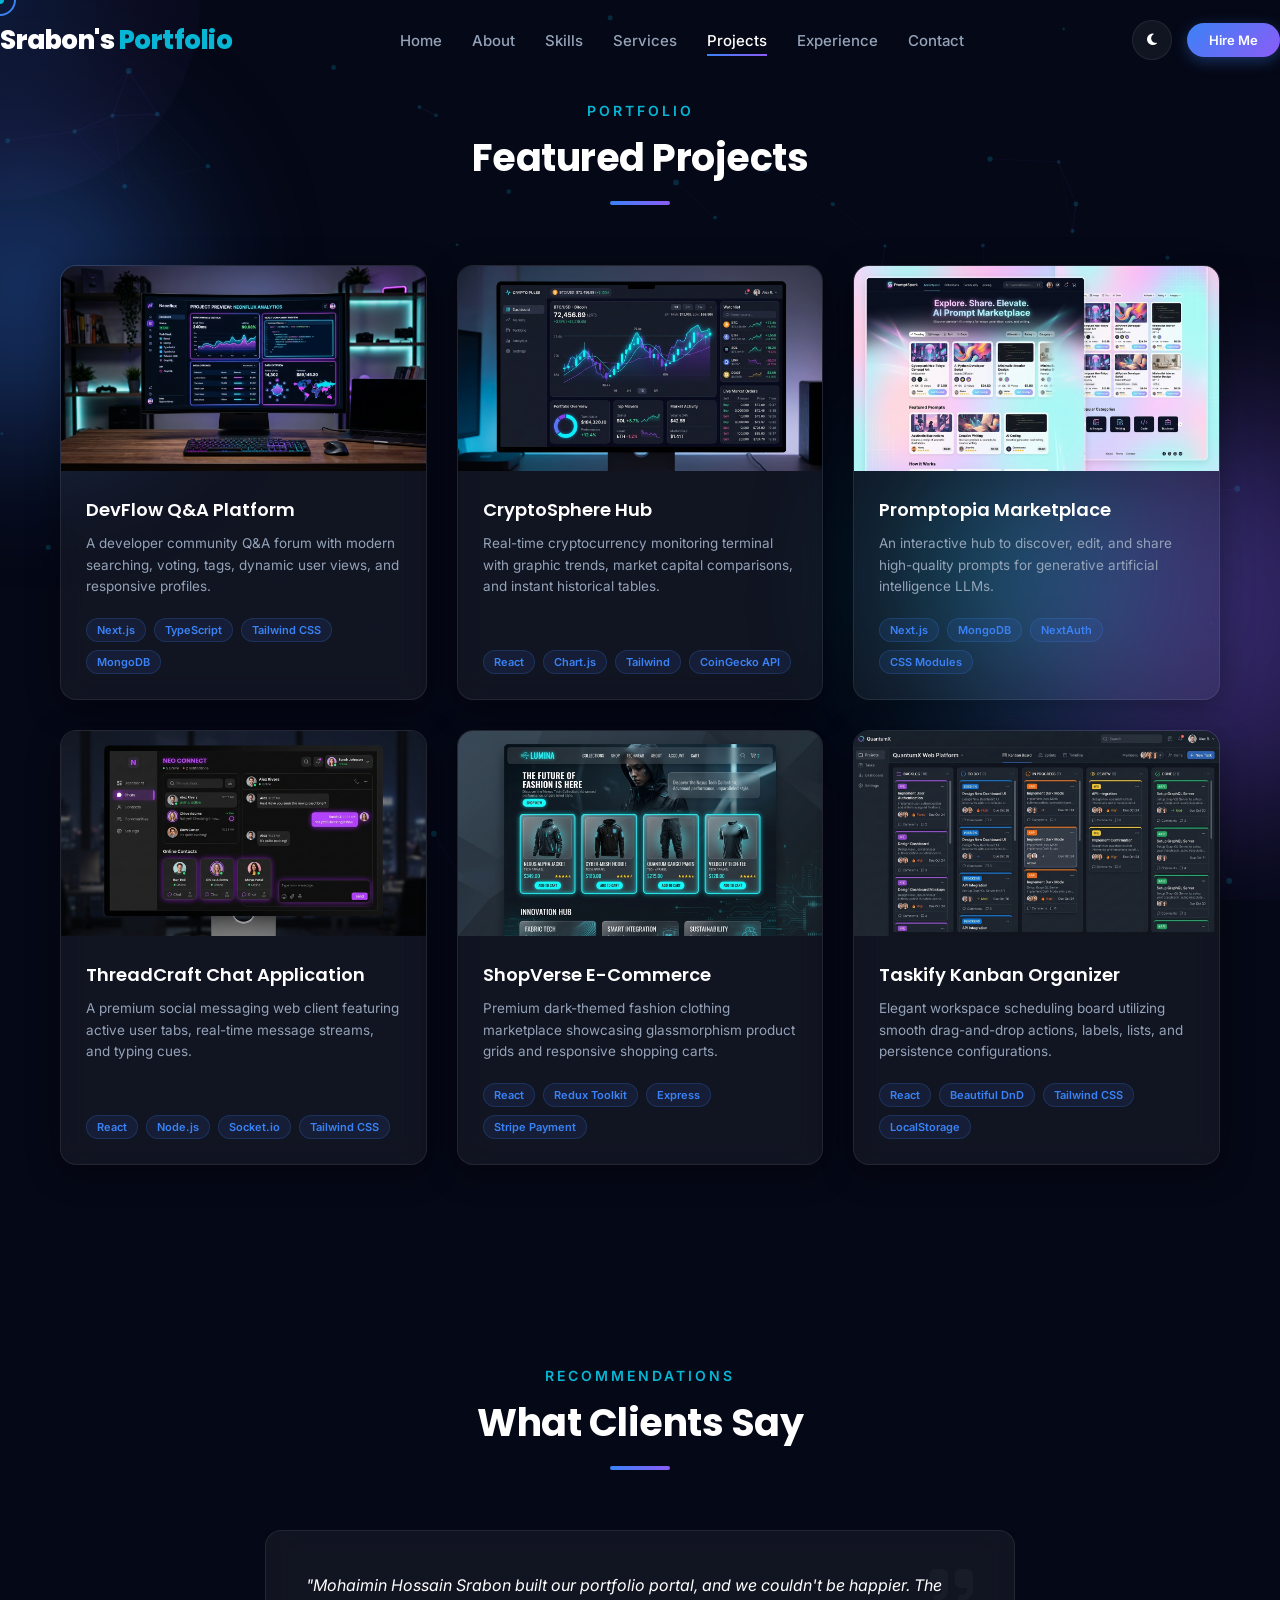
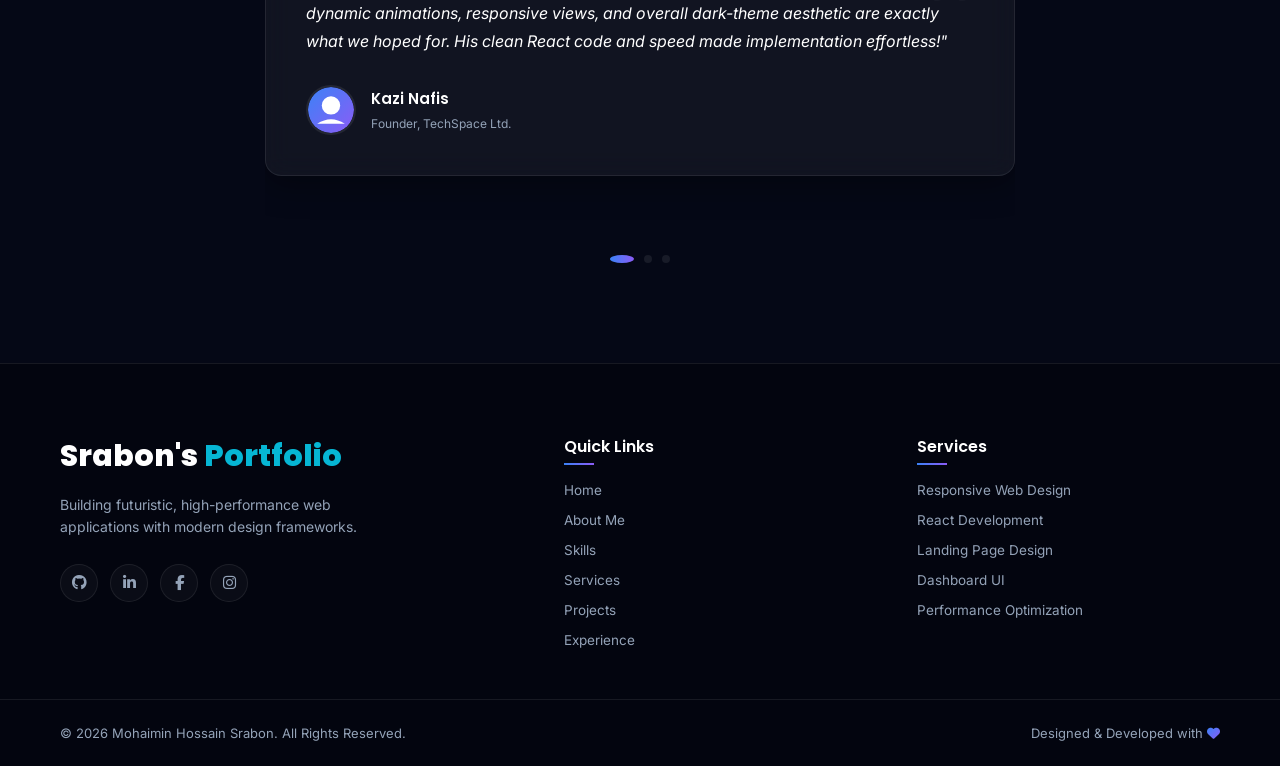
==== projects.html @ fb61c86c "first commit" ====
<!DOCTYPE html>
<html lang="en" data-theme="dark">
<head>
    <meta charset="UTF-8">
    <meta name="viewport" content="width=device-width, initial-scale=1.0">
    <title>Mohaimin Hossain Srabon | Projects</title>
    
    <!-- SEO Optimization -->
    <meta name="description" content="Browse the web development project portfolio of Mohaimin Hossain Srabon, showcasing Next.js, React, and Tailwind CSS applications.">
    <meta name="keywords" content="Portfolio, Web Projects, React, Next.js, E-Commerce, Kanban Board, Cryptocurrency tracker">
    <meta name="author" content="Mohaimin Hossain Srabon">
    
    <!-- Fonts (Poppins & Inter) -->
    <link rel="preconnect" href="https://fonts.googleapis.com">
    <link rel="preconnect" href="https://fonts.gstatic.com" crossorigin>
    <link href="https://fonts.googleapis.com/css2?family=Inter:wght@300;400;500;600;700&family=Poppins:wght@400;500;600;700;800&display=swap" rel="stylesheet">
    
    <!-- FontAwesome for Icons -->
    <link rel="stylesheet" href="https://cdnjs.cloudflare.com/ajax/libs/font-awesome/6.4.0/css/all.min.css">
    
    <!-- Main stylesheet -->
    <link rel="stylesheet" href="style.css">
</head>
<body>

    <!-- Scroll Progress Bar -->
    <div class="scroll-progress-bar" id="scrollProgress"></div>

    <!-- Custom Cursor -->
    <div class="custom-cursor" id="customCursor"></div>
    <div class="custom-cursor-follower" id="customCursorFollower"></div>

    <!-- Loading Screen -->
    <div class="loader-screen" id="loaderScreen">
        <div class="loader-content">
            <span class="loader-logo">Srabon's Portfolio</span>
            <div class="loader-bar-bg">
                <div class="loader-bar" id="loaderBar"></div>
            </div>
            <span class="loader-text">Loading Projects & Testimonials...</span>
        </div>
    </div>

    <!-- Floating Background Canvas & Shapes -->
    <div class="background-decorations">
        <canvas id="particle-canvas"></canvas>
        <div class="glow-follow" id="glowFollow"></div>
        <div class="floating-shape shape-1"></div>
        <div class="floating-shape shape-2"></div>
        <div class="floating-shape shape-3"></div>
    </div>

    <!-- Sticky Glassmorphism Navbar -->
    <header class="navbar" id="navbar">
        <div class="nav-container">
            <a href="index.html" class="nav-logo">
                Srabon's <span>Portfolio</span>
            </a>
            
            <!-- Navigation Links -->
            <nav class="nav-menu" id="navMenu">
                <a href="index.html" class="nav-link" data-page="home">Home</a>
                <a href="about.html" class="nav-link" data-page="about">About</a>
                <a href="skills.html" class="nav-link" data-page="skills">Skills</a>
                <a href="services.html" class="nav-link" data-page="services">Services</a>
                <a href="projects.html" class="nav-link active" data-page="projects">Projects</a>
                <a href="experience.html" class="nav-link" data-page="experience">Experience</a>
                <a href="contact.html" class="nav-link" data-page="contact">Contact</a>
            </nav>
            
            <div class="nav-actions">
                <!-- Theme Switcher -->
                <button class="theme-toggle-btn" id="themeToggle" aria-label="Toggle theme">
                    <i class="fa-solid fa-moon moon-icon"></i>
                    <i class="fa-solid fa-sun sun-icon"></i>
                </button>
                
                <!-- Navbar CTA Button -->
                <a href="contact.html" class="btn-primary nav-cta-btn">Hire Me</a>
                
                <!-- Mobile Menu Button -->
                <button class="mobile-menu-btn" id="mobileMenuBtn" aria-label="Open mobile menu">
                    <span class="bar"></span>
                    <span class="bar"></span>
                    <span class="bar"></span>
                </button>
            </div>
        </div>
    </header>

    <main>
        <!-- Featured Projects Section -->
        <section class="projects-sec section-padding" id="projects">
            <div class="container">
                <div class="section-header text-center reveal">
                    <span class="sub-title">Portfolio</span>
                    <h2 class="section-title">Featured Projects</h2>
                    <div class="title-underline"></div>
                </div>
                
                <div class="projects-grid">
                    <!-- Project 1 -->
                    <div class="project-card glass-card tilt-element reveal">
                        <div class="project-img-wrapper">
                            <img src="assets/images/project1.jpg" alt="DevFlow App" class="project-img">
                            <div class="project-overlay">
                                <a href="#" class="btn-circle" aria-label="Live Demo"><i class="fa-solid fa-arrow-up-right-from-square"></i></a>
                                <a href="#" class="btn-circle" aria-label="GitHub Code"><i class="fa-brands fa-github"></i></a>
                            </div>
                        </div>
                        <div class="project-content">
                            <h3 class="project-title">DevFlow Q&A Platform</h3>
                            <p class="project-desc">A developer community Q&A forum with modern searching, voting, tags, dynamic user views, and responsive profiles.</p>
                            <div class="project-tech-badges">
                                <span class="tech-badge">Next.js</span>
                                <span class="tech-badge">TypeScript</span>
                                <span class="tech-badge">Tailwind CSS</span>
                                <span class="tech-badge">MongoDB</span>
                            </div>
                            <div class="project-links-mobile">
                                <a href="#" class="btn-link">Live Demo <i class="fa-solid fa-arrow-up-right-from-square"></i></a>
                                <a href="#" class="btn-link">GitHub <i class="fa-brands fa-github"></i></a>
                            </div>
                        </div>
                    </div>

                    <!-- Project 2 -->
                    <div class="project-card glass-card tilt-element reveal">
                        <div class="project-img-wrapper">
                            <img src="assets/images/project2.jpg" alt="CryptoSphere" class="project-img">
                            <div class="project-overlay">
                                <a href="#" class="btn-circle" aria-label="Live Demo"><i class="fa-solid fa-arrow-up-right-from-square"></i></a>
                                <a href="#" class="btn-circle" aria-label="GitHub Code"><i class="fa-brands fa-github"></i></a>
                            </div>
                        </div>
                        <div class="project-content">
                            <h3 class="project-title">CryptoSphere Hub</h3>
                            <p class="project-desc">Real-time cryptocurrency monitoring terminal with graphic trends, market capital comparisons, and instant historical tables.</p>
                            <div class="project-tech-badges">
                                <span class="tech-badge">React</span>
                                <span class="tech-badge">Chart.js</span>
                                <span class="tech-badge">Tailwind</span>
                                <span class="tech-badge">CoinGecko API</span>
                            </div>
                            <div class="project-links-mobile">
                                <a href="#" class="btn-link">Live Demo <i class="fa-solid fa-arrow-up-right-from-square"></i></a>
                                <a href="#" class="btn-link">GitHub <i class="fa-brands fa-github"></i></a>
                            </div>
                        </div>
                    </div>

                    <!-- Project 3 -->
                    <div class="project-card glass-card tilt-element reveal">
                        <div class="project-img-wrapper">
                            <img src="assets/images/project3.jpg" alt="Promptopia" class="project-img">
                            <div class="project-overlay">
                                <a href="#" class="btn-circle" aria-label="Live Demo"><i class="fa-solid fa-arrow-up-right-from-square"></i></a>
                                <a href="#" class="btn-circle" aria-label="GitHub Code"><i class="fa-brands fa-github"></i></a>
                            </div>
                        </div>
                        <div class="project-content">
                            <h3 class="project-title">Promptopia Marketplace</h3>
                            <p class="project-desc">An interactive hub to discover, edit, and share high-quality prompts for generative artificial intelligence LLMs.</p>
                            <div class="project-tech-badges">
                                <span class="tech-badge">Next.js</span>
                                <span class="tech-badge">MongoDB</span>
                                <span class="tech-badge">NextAuth</span>
                                <span class="tech-badge">CSS Modules</span>
                            </div>
                            <div class="project-links-mobile">
                                <a href="#" class="btn-link">Live Demo <i class="fa-solid fa-arrow-up-right-from-square"></i></a>
                                <a href="#" class="btn-link">GitHub <i class="fa-brands fa-github"></i></a>
                            </div>
                        </div>
                    </div>

                    <!-- Project 4 -->
                    <div class="project-card glass-card tilt-element reveal">
                        <div class="project-img-wrapper">
                            <img src="assets/images/project4.jpg" alt="ThreadCraft" class="project-img">
                            <div class="project-overlay">
                                <a href="#" class="btn-circle" aria-label="Live Demo"><i class="fa-solid fa-arrow-up-right-from-square"></i></a>
                                <a href="#" class="btn-circle" aria-label="GitHub Code"><i class="fa-brands fa-github"></i></a>
                            </div>
                        </div>
                        <div class="project-content">
                            <h3 class="project-title">ThreadCraft Chat Application</h3>
                            <p class="project-desc">A premium social messaging web client featuring active user tabs, real-time message streams, and typing cues.</p>
                            <div class="project-tech-badges">
                                <span class="tech-badge">React</span>
                                <span class="tech-badge">Node.js</span>
                                <span class="tech-badge">Socket.io</span>
                                <span class="tech-badge">Tailwind CSS</span>
                            </div>
                            <div class="project-links-mobile">
                                <a href="#" class="btn-link">Live Demo <i class="fa-solid fa-arrow-up-right-from-square"></i></a>
                                <a href="#" class="btn-link">GitHub <i class="fa-brands fa-github"></i></a>
                            </div>
                        </div>
                    </div>

                    <!-- Project 5 -->
                    <div class="project-card glass-card tilt-element reveal">
                        <div class="project-img-wrapper">
                            <img src="assets/images/project5.jpg" alt="ShopVerse" class="project-img">
                            <div class="project-overlay">
                                <a href="#" class="btn-circle" aria-label="Live Demo"><i class="fa-solid fa-arrow-up-right-from-square"></i></a>
                                <a href="#" class="btn-circle" aria-label="GitHub Code"><i class="fa-brands fa-github"></i></a>
                            </div>
                        </div>
                        <div class="project-content">
                            <h3 class="project-title">ShopVerse E-Commerce</h3>
                            <p class="project-desc">Premium dark-themed fashion clothing marketplace showcasing glassmorphism product grids and responsive shopping carts.</p>
                            <div class="project-tech-badges">
                                <span class="tech-badge">React</span>
                                <span class="tech-badge">Redux Toolkit</span>
                                <span class="tech-badge">Express</span>
                                <span class="tech-badge">Stripe Payment</span>
                            </div>
                            <div class="project-links-mobile">
                                <a href="#" class="btn-link">Live Demo <i class="fa-solid fa-arrow-up-right-from-square"></i></a>
                                <a href="#" class="btn-link">GitHub <i class="fa-brands fa-github"></i></a>
                            </div>
                        </div>
                    </div>

                    <!-- Project 6 -->
                    <div class="project-card glass-card tilt-element reveal">
                        <div class="project-img-wrapper">
                            <img src="assets/images/project6.jpg" alt="Taskify" class="project-img">
                            <div class="project-overlay">
                                <a href="#" class="btn-circle" aria-label="Live Demo"><i class="fa-solid fa-arrow-up-right-from-square"></i></a>
                                <a href="#" class="btn-circle" aria-label="GitHub Code"><i class="fa-brands fa-github"></i></a>
                            </div>
                        </div>
                        <div class="project-content">
                            <h3 class="project-title">Taskify Kanban Organizer</h3>
                            <p class="project-desc">Elegant workspace scheduling board utilizing smooth drag-and-drop actions, labels, lists, and persistence configurations.</p>
                            <div class="project-tech-badges">
                                <span class="tech-badge">React</span>
                                <span class="tech-badge">Beautiful DnD</span>
                                <span class="tech-badge">Tailwind CSS</span>
                                <span class="tech-badge">LocalStorage</span>
                            </div>
                            <div class="project-links-mobile">
                                <a href="#" class="btn-link">Live Demo <i class="fa-solid fa-arrow-up-right-from-square"></i></a>
                                <a href="#" class="btn-link">GitHub <i class="fa-brands fa-github"></i></a>
                            </div>
                        </div>
                    </div>
                </div>
            </div>
        </section>

        <!-- Testimonials Section -->
        <section class="testimonials-sec section-padding" id="testimonials">
            <div class="container">
                <div class="section-header text-center reveal">
                    <span class="sub-title">Recommendations</span>
                    <h2 class="section-title">What Clients Say</h2>
                    <div class="title-underline"></div>
                </div>
                
                <div class="testimonials-slider-container reveal">
                    <div class="testimonials-slider" id="testimonialSlider">
                        <!-- Testimonial 1 -->
                        <div class="testimonial-slide active">
                            <div class="testimonial-card glass-card">
                                <div class="quote-icon"><i class="fa-solid fa-quote-right"></i></div>
                                <p class="testimonial-text">"Mohaimin Hossain Srabon built our portfolio portal, and we couldn't be happier. The dynamic animations, responsive views, and overall dark-theme aesthetic are exactly what we hoped for. His clean React code and speed made implementation effortless!"</p>
                                <div class="client-info">
                                    <div class="client-avatar">
                                        <svg viewBox="0 0 100 100" class="avatar-svg">
                                            <defs>
                                                <linearGradient id="avatarGrad1" x1="0%" y1="0%" x2="100%" y2="100%">
                                                    <stop offset="0%" stop-color="#3B82F6"/>
                                                    <stop offset="100%" stop-color="#8B5CF6"/>
                                                </linearGradient>
                                            </defs>
                                            <circle cx="50" cy="50" r="50" fill="url(#avatarGrad1)"/>
                                            <circle cx="50" cy="40" r="20" fill="#ffffff"/>
                                            <path d="M20,80 Q50,60 80,80 Z" fill="#ffffff"/>
                                        </svg>
                                    </div>
                                    <div class="client-details">
                                        <h4 class="client-name">Kazi Nafis</h4>
                                        <span class="client-role">Founder, TechSpace Ltd.</span>
                                    </div>
                                </div>
                            </div>
                        </div>

                        <!-- Testimonial 2 -->
                        <div class="testimonial-slide">
                            <div class="testimonial-card glass-card">
                                <div class="quote-icon"><i class="fa-solid fa-quote-right"></i></div>
                                <p class="testimonial-text">"Srabon's attention to detail during the redesign of our platform dashboard was outstanding. He introduced premium elements, resolved layout responsive bugs, and increased browser load speeds by 40%. A highly motivated frontend specialist!"</p>
                                <div class="client-info">
                                    <div class="client-avatar">
                                        <svg viewBox="0 0 100 100" class="avatar-svg">
                                            <defs>
                                                <linearGradient id="avatarGrad2" x1="0%" y1="0%" x2="100%" y2="100%">
                                                    <stop offset="0%" stop-color="#8B5CF6"/>
                                                    <stop offset="100%" stop-color="#06B6D4"/>
                                                </linearGradient>
                                            </defs>
                                            <circle cx="50" cy="50" r="50" fill="url(#avatarGrad2)"/>
                                            <circle cx="50" cy="40" r="20" fill="#ffffff"/>
                                            <path d="M20,80 Q50,60 80,80 Z" fill="#ffffff"/>
                                        </svg>
                                    </div>
                                    <div class="client-details">
                                        <h4 class="client-name">Sarah Jenkins</h4>
                                        <span class="client-role">Lead Product Manager, Cryptic Inc.</span>
                                    </div>
                                </div>
                            </div>
                        </div>

                        <!-- Testimonial 3 -->
                        <div class="testimonial-slide">
                            <div class="testimonial-card glass-card">
                                <div class="quote-icon"><i class="fa-solid fa-quote-right"></i></div>
                                <p class="testimonial-text">"Outstanding landing page design! The custom typography, dark neumorphism card effects, and mouse parallax features truly amazed our customers. Srabon is professional, responsive, and delivers top-tier frontend solutions."</p>
                                <div class="client-info">
                                    <div class="client-avatar">
                                        <svg viewBox="0 0 100 100" class="avatar-svg">
                                            <defs>
                                                <linearGradient id="avatarGrad3" x1="0%" y1="0%" x2="100%" y2="100%">
                                                    <stop offset="0%" stop-color="#06B6D4"/>
                                                    <stop offset="100%" stop-color="#3B82F6"/>
                                                </linearGradient>
                                            </defs>
                                            <circle cx="50" cy="50" r="50" fill="url(#avatarGrad3)"/>
                                            <circle cx="50" cy="40" r="20" fill="#ffffff"/>
                                            <path d="M20,80 Q50,60 80,80 Z" fill="#ffffff"/>
                                        </svg>
                                    </div>
                                    <div class="client-details">
                                        <h4 class="client-name">David Warner</h4>
                                        <span class="client-role">Creative Director, Apex Agency</span>
                                    </div>
                                </div>
                            </div>
                        </div>
                    </div>
                    
                    <!-- Slider Dots -->
                    <div class="slider-dots" id="sliderDots">
                        <span class="dot active" data-index="0"></span>
                        <span class="dot" data-index="1"></span>
                        <span class="dot" data-index="2"></span>
                    </div>
                </div>
            </div>
        </section>
    </main>

    <!-- Footer -->
    <footer class="footer-sec">
        <div class="container footer-container">
            <div class="footer-brand">
                <a href="index.html" class="footer-logo">Srabon's <span>Portfolio</span></a>
                <p class="footer-desc">Building futuristic, high-performance web applications with modern design frameworks.</p>
                <div class="footer-socials">
                    <a href="https://github.com" target="_blank" rel="noopener" aria-label="GitHub"><i class="fa-brands fa-github"></i></a>
                    <a href="https://linkedin.com" target="_blank" rel="noopener" aria-label="LinkedIn"><i class="fa-brands fa-linkedin-in"></i></a>
                    <a href="https://facebook.com" target="_blank" rel="noopener" aria-label="Facebook"><i class="fa-brands fa-facebook-f"></i></a>
                    <a href="https://instagram.com" target="_blank" rel="noopener" aria-label="Instagram"><i class="fa-brands fa-instagram"></i></a>
                </div>
            </div>
            
            <div class="footer-links-group">
                <h4 class="footer-links-title">Quick Links</h4>
                <ul class="footer-links-list">
                    <li><a href="index.html">Home</a></li>
                    <li><a href="about.html">About Me</a></li>
                    <li><a href="skills.html">Skills</a></li>
                    <li><a href="services.html">Services</a></li>
                    <li><a href="projects.html">Projects</a></li>
                    <li><a href="experience.html">Experience</a></li>
                </ul>
            </div>
            
            <div class="footer-links-group">
                <h4 class="footer-links-title">Services</h4>
                <ul class="footer-links-list">
                    <li><a href="services.html">Responsive Web Design</a></li>
                    <li><a href="services.html">React Development</a></li>
                    <li><a href="services.html">Landing Page Design</a></li>
                    <li><a href="services.html">Dashboard UI</a></li>
                    <li><a href="services.html">Performance Optimization</a></li>
                </ul>
            </div>
        </div>
        
        <div class="footer-copyright">
            <div class="container copyright-container">
                <p>&copy; 2026 Mohaimin Hossain Srabon. All Rights Reserved.</p>
                <p class="attribution">Designed & Developed with <i class="fa-solid fa-heart text-gradient"></i></p>
            </div>
        </div>
    </footer>

    <!-- Scroll To Top Button -->
    <button class="scroll-to-top" id="scrollToTop" aria-label="Scroll to top">
        <i class="fa-solid fa-chevron-up"></i>
    </button>

    <!-- Main javascript file -->
    <script src="script.js"></script>
</body>
</html>
---- style.css ----
/* ==========================================================================
    Mohaimin Hossain Srabon | Professional Portfolio Design System (Vanilla CSS)
   ========================================================================== */

/* 1. Theme Configuration & Variables */
:root {
    /* Color Palette */
    --clr-primary: #3B82F6;
    --clr-secondary: #8B5CF6;
    --clr-accent: #06B6D4;
    
    /* Dark Theme Tokens (Default) */
    --bg-main: #050816;
    --bg-navbar: rgba(5, 8, 22, 0.7);
    --bg-card: rgba(255, 255, 255, 0.05);
    --bg-card-hover: rgba(255, 255, 255, 0.09);
    --bg-loader: #050816;
    --clr-text-main: #FFFFFF;
    --clr-text-muted: #94A3B8;
    --clr-border: rgba(255, 255, 255, 0.08);
    --clr-border-hover: rgba(255, 255, 255, 0.2);
    --card-shadow: 0 8px 32px 0 rgba(0, 0, 0, 0.37);
    --glow-shadow: 0 0 20px rgba(59, 130, 246, 0.3);
    
    /* Layout */
    --transition-slow: 0.5s cubic-bezier(0.25, 1, 0.5, 1);
    --transition-mid: 0.3s cubic-bezier(0.25, 1, 0.5, 1);
    --transition-fast: 0.15s ease;
    
    --font-heading: 'Poppins', sans-serif;
    --font-body: 'Inter', sans-serif;
}

[data-theme="light"] {
    /* Light Theme Tokens */
    --bg-main: #F8FAFC;
    --bg-navbar: rgba(248, 250, 252, 0.85);
    --bg-card: rgba(255, 255, 255, 0.7);
    --bg-card-hover: rgba(255, 255, 255, 0.95);
    --bg-loader: #F8FAFC;
    --clr-text-main: #0F172A;
    --clr-text-muted: #475569;
    --clr-border: rgba(15, 23, 42, 0.06);
    --clr-border-hover: rgba(15, 23, 42, 0.15);
    --card-shadow: 0 10px 30px rgba(148, 163, 184, 0.15);
    --glow-shadow: 0 0 20px rgba(59, 130, 246, 0.15);
}

/* 2. Base Reset & Typography */
* {
    margin: 0;
    padding: 0;
    box-sizing: border-box;
    scroll-behavior: smooth;
}

body {
    background-color: var(--bg-main);
    color: var(--clr-text-main);
    font-family: var(--font-body);
    overflow-x: hidden;
    transition: background-color var(--transition-slow), color var(--transition-slow);
}

img {
    max-width: 100%;
    height: auto;
    display: block;
}

a {
    text-decoration: none;
    color: inherit;
    transition: color var(--transition-fast);
}

button, input, textarea {
    font-family: inherit;
    outline: none;
    border: none;
    background: none;
}

/* Scrollbar Customization */
::-webkit-scrollbar {
    width: 10px;
}
::-webkit-scrollbar-track {
    background: var(--bg-main);
}
::-webkit-scrollbar-thumb {
    background: linear-gradient(var(--clr-primary), var(--clr-secondary));
    border-radius: 5px;
}

/* Container */
.container {
    width: 100%;
    max-width: 1200px;
    margin: 0 auto;
    padding: 0 20px;
}

.section-padding {
    padding: 100px 0;
}

/* 3. Helper Utilities & Animations */
.gradient-text {
    background: linear-gradient(135deg, var(--clr-primary), var(--clr-secondary), var(--clr-accent));
    background-size: 200% auto;
    -webkit-background-clip: text;
    -webkit-text-fill-color: transparent;
    animation: shineText 5s linear infinite;
}

.text-gradient {
    background: linear-gradient(135deg, var(--clr-primary), var(--clr-secondary));
    -webkit-background-clip: text;
    -webkit-text-fill-color: transparent;
}

.glass-card {
    background: var(--bg-card);
    backdrop-filter: blur(12px);
    -webkit-backdrop-filter: blur(12px);
    border: 1px solid var(--clr-border);
    border-radius: 16px;
    box-shadow: var(--card-shadow);
    transition: background-color var(--transition-mid), border-color var(--transition-mid), transform var(--transition-mid), box-shadow var(--transition-mid);
}

.glass-card:hover {
    background: var(--bg-card-hover);
    border-color: var(--clr-border-hover);
    box-shadow: 0 10px 40px rgba(0, 0, 0, 0.2);
}

/* Title Styling */
.section-header {
    margin-bottom: 60px;
}

.sub-title {
    font-size: 14px;
    font-weight: 600;
    text-transform: uppercase;
    letter-spacing: 3px;
    color: var(--clr-accent);
    margin-bottom: 10px;
    display: inline-block;
}

.section-title {
    font-family: var(--font-heading);
    font-size: 38px;
    font-weight: 700;
    letter-spacing: -0.5px;
    color: var(--clr-text-main);
}

.title-underline {
    height: 4px;
    width: 60px;
    background: linear-gradient(90deg, var(--clr-primary), var(--clr-secondary));
    border-radius: 2px;
    margin: 15px auto 0 auto;
}

.title-underline.left {
    margin: 15px 0 0 0;
}

.text-center {
    text-align: center;
}

.icon-right {
    margin-left: 8px;
}

.icon-left {
    margin-right: 8px;
}

/* Animations */
@keyframes shineText {
    0% { background-position: 0% 50%; }
    50% { background-position: 100% 50%; }
    100% { background-position: 0% 50%; }
}

@keyframes pulseGlow {
    0%, 100% { border-color: rgba(59, 130, 246, 0.5); box-shadow: 0 0 15px rgba(59, 130, 246, 0.4); }
    50% { border-color: rgba(139, 92, 246, 0.8); box-shadow: 0 0 25px rgba(139, 92, 246, 0.7); }
}

@keyframes float1 {
    0%, 100% { transform: translateY(0) scale(1) rotate(0deg); }
    50% { transform: translateY(-25px) scale(1.1) rotate(180deg); }
}

@keyframes float2 {
    0%, 100% { transform: translateY(0) scale(1.1) rotate(0deg); }
    50% { transform: translateY(30px) scale(0.9) rotate(-180deg); }
}

@keyframes progressLoad {
    0% { width: 0%; }
    100% { width: 100%; }
}

@keyframes marquee {
    0% { transform: translateX(0); }
    100% { transform: translateX(-50%); }
}

@keyframes bounceMouse {
    0%, 100% { transform: translateY(0); }
    50% { transform: translateY(10px); }
}

/* Reveal elements animation */
.reveal {
    opacity: 0;
    transform: translateY(30px);
    transition: opacity 0.8s ease, transform 0.8s ease;
}

.reveal.active {
    opacity: 1;
    transform: translateY(0);
}

/* 4. Background and Custom Effects */
.scroll-progress-bar {
    position: fixed;
    top: 0;
    left: 0;
    height: 4px;
    background: linear-gradient(90deg, var(--clr-primary), var(--clr-secondary), var(--clr-accent));
    width: 0%;
    z-index: 10000;
    transition: width var(--transition-fast);
}

/* Custom Cursor */
.custom-cursor {
    width: 8px;
    height: 8px;
    background-color: var(--clr-accent);
    border-radius: 50%;
    position: fixed;
    pointer-events: none;
    z-index: 10001;
    transform: translate(-50%, -50%);
    transition: width 0.2s, height 0.2s;
}

.custom-cursor-follower {
    width: 32px;
    height: 32px;
    border: 2px solid var(--clr-primary);
    border-radius: 50%;
    position: fixed;
    pointer-events: none;
    z-index: 10001;
    transform: translate(-50%, -50%);
    transition: transform 0.1s cubic-bezier(0.25, 1, 0.5, 1), border-color 0.3s;
}

.custom-cursor.hovered {
    width: 14px;
    height: 14px;
    background-color: var(--clr-secondary);
}

.custom-cursor-follower.hovered {
    width: 46px;
    height: 46px;
    border-color: var(--clr-secondary);
    background-color: rgba(139, 92, 246, 0.1);
}

/* Loading Screen */
.loader-screen {
    position: fixed;
    top: 0;
    left: 0;
    width: 100%;
    height: 100%;
    background-color: var(--bg-loader);
    display: flex;
    justify-content: center;
    align-items: center;
    z-index: 99999;
    transition: opacity 0.6s ease, visibility 0.6s;
}

.loader-screen.hidden {
    opacity: 0;
    visibility: hidden;
}

.loader-content {
    text-align: center;
    width: 300px;
}

.loader-logo {
    font-family: var(--font-heading);
    font-size: 40px;
    font-weight: 800;
    letter-spacing: 2px;
    color: var(--clr-text-main);
    display: block;
    margin-bottom: 20px;
    background: linear-gradient(135deg, var(--clr-primary), var(--clr-secondary));
    -webkit-background-clip: text;
    -webkit-text-fill-color: transparent;
}

.loader-bar-bg {
    width: 100%;
    height: 3px;
    background-color: rgba(255, 255, 255, 0.1);
    border-radius: 2px;
    overflow: hidden;
    margin-bottom: 15px;
}

.loader-bar {
    width: 0%;
    height: 100%;
    background: linear-gradient(90deg, var(--clr-primary), var(--clr-secondary));
    animation: progressLoad 2.2s forwards cubic-bezier(0.075, 0.82, 0.165, 1);
}

.loader-text {
    font-size: 12px;
    color: var(--clr-text-muted);
    letter-spacing: 1px;
}

/* Floating Shapes & Canvas Decoration */
.background-decorations {
    position: fixed;
    top: 0;
    left: 0;
    width: 100%;
    height: 100%;
    pointer-events: none;
    z-index: -1;
    overflow: hidden;
}

#particle-canvas {
    position: absolute;
    top: 0;
    left: 0;
    width: 100%;
    height: 100%;
}

.glow-follow {
    position: absolute;
    width: 400px;
    height: 400px;
    border-radius: 50%;
    background: radial-gradient(circle, rgba(59, 130, 246, 0.15) 0%, rgba(139, 92, 246, 0.05) 50%, rgba(0, 0, 0, 0) 100%);
    pointer-events: none;
    transform: translate(-50%, -50%);
    z-index: 1;
    transition: width 0.5s ease, height 0.5s ease;
}

.floating-shape {
    position: absolute;
    border-radius: 50%;
    filter: blur(80px);
    opacity: 0.35;
    z-index: 0;
    transition: background-color var(--transition-slow);
}

.shape-1 {
    width: 300px;
    height: 300px;
    background: var(--clr-primary);
    top: 15%;
    left: -10%;
    animation: float1 15s infinite ease-in-out;
}

.shape-2 {
    width: 400px;
    height: 400px;
    background: var(--clr-secondary);
    bottom: 10%;
    right: -10%;
    animation: float2 20s infinite ease-in-out;
}

.shape-3 {
    width: 250px;
    height: 250px;
    background: var(--clr-accent);
    top: 50%;
    left: 70%;
    animation: float1 18s infinite ease-in-out alternate;
}

/* 5. Sticky Navigation Navbar */
.navbar {
    position: fixed;
    top: 0;
    left: 0;
    width: 100%;
    padding: 20px 0;
    z-index: 999;
    background-color: transparent;
    transition: padding var(--transition-mid), background-color var(--transition-mid), backdrop-filter var(--transition-mid), border-color var(--transition-mid);
    border-bottom: 1px solid transparent;
}

.navbar.sticky {
    padding: 12px 0;
    background-color: var(--bg-navbar);
    backdrop-filter: blur(16px);
    -webkit-backdrop-filter: blur(16px);
    border-color: var(--clr-border);
}

.nav-container {
    display: flex;
    justify-content: space-between;
    align-items: center;
}

.nav-logo {
    font-family: var(--font-heading);
    font-size: 26px;
    font-weight: 800;
    letter-spacing: -0.5px;
    color: var(--clr-text-main);
}

.nav-logo span {
    color: var(--clr-accent);
}

.nav-menu {
    display: flex;
    gap: 30px;
}

.nav-link {
    font-size: 15px;
    font-weight: 500;
    color: var(--clr-text-muted);
    position: relative;
    padding: 6px 0;
    transition: color var(--transition-fast);
}

.nav-link:hover, .nav-link.active {
    color: var(--clr-text-main);
}

.nav-link::after {
    content: '';
    position: absolute;
    bottom: 0;
    left: 0;
    width: 0%;
    height: 2px;
    background: linear-gradient(90deg, var(--clr-primary), var(--clr-secondary));
    transition: width var(--transition-mid);
}

.nav-link:hover::after, .nav-link.active::after {
    width: 100%;
}

.nav-actions {
    display: flex;
    align-items: center;
    gap: 15px;
}

/* Theme Toggle Button */
.theme-toggle-btn {
    width: 40px;
    height: 40px;
    border-radius: 50%;
    display: flex;
    justify-content: center;
    align-items: center;
    background: var(--bg-card);
    border: 1px solid var(--clr-border);
    cursor: pointer;
    color: var(--clr-text-main);
    transition: transform var(--transition-mid), background-color var(--transition-fast);
}

.theme-toggle-btn:hover {
    transform: scale(1.1);
    background: var(--bg-card-hover);
}

.sun-icon {
    display: none;
}

[data-theme="light"] .moon-icon {
    display: none;
}

[data-theme="light"] .sun-icon {
    display: block;
    color: #F59E0B;
}

/* Dynamic Buttons */
.btn-primary, .btn-secondary {
    display: inline-flex;
    align-items: center;
    justify-content: center;
    font-size: 14px;
    font-weight: 600;
    padding: 12px 28px;
    border-radius: 30px;
    cursor: pointer;
    transition: transform var(--transition-mid), box-shadow var(--transition-mid), background-color var(--transition-mid);
}

.btn-primary {
    background: linear-gradient(135deg, var(--clr-primary), var(--clr-secondary));
    color: #FFFFFF;
    box-shadow: 0 4px 15px rgba(59, 130, 246, 0.35);
}

.btn-primary:hover {
    transform: translateY(-3px);
    box-shadow: 0 8px 25px rgba(139, 92, 246, 0.5);
}

.btn-secondary {
    background: rgba(255, 255, 255, 0.03);
    color: var(--clr-text-main);
    border: 1px solid var(--clr-border);
}

.btn-secondary:hover {
    background: rgba(255, 255, 255, 0.08);
    border-color: var(--clr-border-hover);
    transform: translateY(-3px);
}

.nav-cta-btn {
    padding: 9px 22px;
    font-size: 13px;
}

/* Mobile Nav Toggle */
.mobile-menu-btn {
    display: none;
    flex-direction: column;
    justify-content: space-between;
    width: 24px;
    height: 18px;
    cursor: pointer;
}

.mobile-menu-btn .bar {
    width: 100%;
    height: 2px;
    background-color: var(--clr-text-main);
    border-radius: 2px;
    transition: transform var(--transition-mid), opacity var(--transition-mid);
}

/* 6. Hero Section */
.hero-sec {
    position: relative;
    padding-top: 160px;
    padding-bottom: 80px;
    min-height: 100vh;
    display: flex;
    align-items: center;
}

.hero-container {
    display: grid;
    grid-template-columns: 1.2fr 0.8fr;
    gap: 40px;
    align-items: center;
}

.hero-welcome {
    font-size: 13px;
    font-weight: 600;
    text-transform: uppercase;
    letter-spacing: 4px;
    color: var(--clr-accent);
    margin-bottom: 15px;
    display: inline-block;
}

.hero-title {
    font-family: var(--font-heading);
    font-size: 54px;
    font-weight: 800;
    line-height: 1.15;
    letter-spacing: -1.5px;
    margin-bottom: 15px;
}

.hero-subtitle {
    font-size: 24px;
    font-weight: 600;
    margin-bottom: 25px;
    color: var(--clr-text-main);
}

.hero-desc {
    font-size: 16px;
    line-height: 1.65;
    color: var(--clr-text-muted);
    margin-bottom: 35px;
    max-width: 580px;
}

.hero-buttons {
    display: flex;
    gap: 15px;
    margin-bottom: 40px;
}

.hero-socials {
    display: flex;
    align-items: center;
    gap: 15px;
}

.social-label {
    font-size: 13px;
    font-weight: 600;
    color: var(--clr-text-muted);
    letter-spacing: 1px;
}

.social-links {
    display: flex;
    gap: 12px;
}

.social-icon {
    width: 40px;
    height: 40px;
    border-radius: 50%;
    display: flex;
    justify-content: center;
    align-items: center;
    background: var(--bg-card);
    border: 1px solid var(--clr-border);
    color: var(--clr-text-muted);
    font-size: 16px;
    transition: transform var(--transition-mid), color var(--transition-fast), background-color var(--transition-fast), border-color var(--transition-fast);
}

.social-icon:hover {
    transform: translateY(-5px);
    color: #FFFFFF;
    background: linear-gradient(135deg, var(--clr-primary), var(--clr-secondary));
    border-color: transparent;
    box-shadow: 0 5px 15px rgba(139, 92, 246, 0.4);
}

/* Profile Card Section (Skewed, 3D Glowing Card) */
.hero-image-area {
    display: flex;
    justify-content: center;
    align-items: center;
}

.profile-card-container {
    perspective: 1000px;
}

.profile-card-glow {
    position: relative;
    width: 310px;
    height: 390px;
    border-radius: 24px;
    background: var(--bg-card);
    border: 1px solid var(--clr-border);
    overflow: hidden;
    box-shadow: var(--card-shadow), 0 0 30px rgba(59, 130, 246, 0.15);
    transition: transform var(--transition-mid), border-color var(--transition-mid), box-shadow var(--transition-mid);
    display: flex;
    justify-content: center;
    align-items: center;
}

.profile-card-glow::before {
    content: '';
    position: absolute;
    top: -50%;
    left: -50%;
    width: 200%;
    height: 200%;
    background: conic-gradient(
        from 0deg,
        transparent,
        var(--clr-primary),
        var(--clr-secondary),
        var(--clr-accent),
        transparent 60%
    );
    animation: rotateGlow 6s linear infinite;
    z-index: 1;
}

.profile-card-glow::after {
    content: '';
    position: absolute;
    inset: 3px;
    background: var(--bg-main);
    border-radius: 21px;
    z-index: 2;
    transition: background-color var(--transition-slow);
}

.profile-card-img {
    width: 100%;
    height: 100%;
    object-fit: cover;
    position: relative;
    z-index: 3;
    transition: transform 0.5s ease;
    border-radius: 21px;
    padding: 3px;
}

.profile-card-overlay {
    position: absolute;
    bottom: 0;
    left: 0;
    width: 100%;
    padding: 25px 20px;
    background: linear-gradient(to top, rgba(5, 8, 22, 0.95) 0%, rgba(5, 8, 22, 0.5) 60%, rgba(5, 8, 22, 0) 100%);
    z-index: 4;
    display: flex;
    flex-direction: column;
    gap: 4px;
    opacity: 0;
    transform: translateY(15px);
    transition: opacity var(--transition-mid), transform var(--transition-mid);
}

[data-theme="light"] .profile-card-overlay {
    background: linear-gradient(to top, rgba(248, 250, 252, 0.95) 0%, rgba(248, 250, 252, 0.5) 60%, rgba(248, 250, 252, 0) 100%);
}

.profile-card-glow:hover .profile-card-overlay {
    opacity: 1;
    transform: translateY(0);
}

.profile-card-glow:hover {
    box-shadow: 0 15px 45px rgba(139, 92, 246, 0.4);
    border-color: rgba(139, 92, 246, 0.4);
}

.profile-card-glow:hover .profile-card-img {
    transform: scale(1.05);
}

.profile-card-name {
    font-family: var(--font-heading);
    font-size: 17px;
    font-weight: 700;
    color: #FFFFFF;
}

[data-theme="light"] .profile-card-name {
    color: #0F172A;
}

.profile-card-title {
    font-size: 12px;
    font-weight: 600;
    color: var(--clr-accent);
}

@keyframes rotateGlow {
    0% { transform: rotate(0deg); }
    100% { transform: rotate(360deg); }
}

/* Scroll indicator mouse */
.scroll-indicator {
    position: absolute;
    bottom: 30px;
    left: 50%;
    transform: translateX(-50%);
    display: flex;
    justify-content: center;
}

.scroll-indicator-mouse {
    width: 26px;
    height: 42px;
    border: 2px solid var(--clr-text-muted);
    border-radius: 15px;
    display: flex;
    justify-content: center;
    padding-top: 8px;
    cursor: pointer;
}

.mouse-wheel {
    width: 4px;
    height: 8px;
    background-color: var(--clr-accent);
    border-radius: 2px;
    animation: bounceMouse 2s infinite ease-in-out;
}

/* Typing text cursor styling */
.typed-cursor {
    font-weight: 300;
    color: var(--clr-accent);
    margin-left: 2px;
}

/* 7. About Me Section */
.about-grid {
    display: grid;
    grid-template-columns: 1.1fr 0.9fr;
    gap: 60px;
    align-items: center;
}

.about-subheading {
    font-family: var(--font-heading);
    font-size: 24px;
    font-weight: 600;
    line-height: 1.35;
    margin-bottom: 20px;
}

.about-text {
    font-size: 15px;
    line-height: 1.7;
    color: var(--clr-text-muted);
    margin-bottom: 20px;
}

.about-buttons {
    margin-top: 30px;
}

/* Stats Cards */
.stats-grid {
    display: grid;
    grid-template-columns: repeat(2, 1fr);
    gap: 20px;
}

.stat-card {
    padding: 30px 20px;
    text-align: center;
    position: relative;
    overflow: hidden;
}

.stat-icon {
    font-size: 28px;
    color: var(--clr-accent);
    margin-bottom: 12px;
}

.stat-number {
    font-family: var(--font-heading);
    font-size: 32px;
    font-weight: 700;
    margin-bottom: 5px;
}

.stat-title {
    font-size: 13px;
    font-weight: 500;
    color: var(--clr-text-muted);
}

/* 8. Skills Section */
.skills-wrapper {
    display: grid;
    grid-template-columns: 1fr 1fr;
    gap: 30px;
}

.skills-wrapper > :last-child {
    grid-column: span 2;
}

.skills-category-box {
    padding: 35px;
}

.skills-category-title {
    font-family: var(--font-heading);
    font-size: 20px;
    font-weight: 600;
    margin-bottom: 25px;
    border-bottom: 1px solid var(--clr-border);
    padding-bottom: 10px;
    display: flex;
    align-items: center;
    gap: 10px;
}

.skills-grid {
    display: grid;
    grid-template-columns: repeat(2, 1fr);
    gap: 20px;
}

.skills-category-box:last-child .skills-grid {
    grid-template-columns: repeat(3, 1fr);
}

.skill-card {
    background: rgba(255, 255, 255, 0.02);
    border: 1px solid var(--clr-border);
    border-radius: 12px;
    padding: 20px;
    transition: transform var(--transition-mid), border-color var(--transition-mid), background-color var(--transition-mid);
}

.skill-card:hover {
    transform: translateY(-4px);
    border-color: var(--clr-border-hover);
    background-color: var(--bg-card-hover);
}

.skill-info {
    display: flex;
    align-items: center;
    gap: 12px;
    margin-bottom: 12px;
}

.skill-icon {
    font-size: 24px;
    display: flex;
}

.skill-name {
    font-size: 14px;
    font-weight: 600;
}

.progress-line {
    height: 4px;
    width: 100%;
    background-color: rgba(255, 255, 255, 0.08);
    border-radius: 2px;
    position: relative;
    overflow: hidden;
}

.progress-line span {
    height: 100%;
    position: absolute;
    left: 0;
    top: 0;
    border-radius: 2px;
    background: linear-gradient(90deg, var(--clr-primary), var(--clr-accent));
    width: 0%;
    transition: width 1.5s cubic-bezier(0.1, 1, 0.1, 1);
}

/* Skill percentages */
.skills-sec.active .html-prog { width: 95%; }
.skills-sec.active .css-prog { width: 90%; }
.skills-sec.active .js-prog { width: 85%; }
.skills-sec.active .ts-prog { width: 80%; }
.skills-sec.active .react-prog { width: 85%; }
.skills-sec.active .next-prog { width: 80%; }
.skills-sec.active .tw-prog { width: 90%; }
.skills-sec.active .bs-prog { width: 85%; }
.skills-sec.active .git-prog { width: 88%; }
.skills-sec.active .gh-prog { width: 90%; }
.skills-sec.active .vsc-prog { width: 95%; }
.skills-sec.active .fig-prog { width: 80%; }
.skills-sec.active .fb-prog { width: 75%; }
.skills-sec.active .vite-prog { width: 85%; }

/* 9. Services Section */
.services-grid {
    display: grid;
    grid-template-columns: repeat(4, 1fr);
    gap: 25px;
}

.service-card {
    padding: 35px 25px;
    position: relative;
    overflow: hidden;
    height: 100%;
    display: flex;
    flex-direction: column;
}

.service-icon {
    font-size: 34px;
    color: var(--clr-primary);
    margin-bottom: 20px;
    transition: transform var(--transition-mid), color var(--transition-mid);
}

.service-title {
    font-family: var(--font-heading);
    font-size: 18px;
    font-weight: 600;
    margin-bottom: 12px;
}

.service-desc {
    font-size: 13.5px;
    line-height: 1.6;
    color: var(--clr-text-muted);
}

.service-hover-indicator {
    position: absolute;
    bottom: 0;
    left: 0;
    height: 3px;
    width: 0%;
    background: linear-gradient(90deg, var(--clr-primary), var(--clr-accent));
    transition: width var(--transition-mid);
}

.service-card:hover .service-icon {
    transform: scale(1.15) rotate(5deg);
    color: var(--clr-accent);
}

.service-card:hover .service-hover-indicator {
    width: 100%;
}

/* 10. Featured Projects Section */
.projects-grid {
    display: grid;
    grid-template-columns: repeat(3, 1fr);
    gap: 30px;
}

.project-card {
    overflow: hidden;
    display: flex;
    flex-direction: column;
    padding: 0;
}

.project-img-wrapper {
    position: relative;
    overflow: hidden;
    aspect-ratio: 16/9;
}

.project-img {
    width: 100%;
    height: 100%;
    object-fit: cover;
    transition: transform var(--transition-slow);
}

.project-overlay {
    position: absolute;
    top: 0;
    left: 0;
    width: 100%;
    height: 100%;
    background-color: rgba(5, 8, 22, 0.85);
    display: flex;
    justify-content: center;
    align-items: center;
    gap: 15px;
    opacity: 0;
    transition: opacity var(--transition-mid);
    backdrop-filter: blur(4px);
}

.btn-circle {
    width: 48px;
    height: 48px;
    border-radius: 50%;
    background-color: rgba(255, 255, 255, 0.1);
    border: 1px solid rgba(255, 255, 255, 0.2);
    display: flex;
    justify-content: center;
    align-items: center;
    color: #FFFFFF;
    font-size: 18px;
    transition: transform var(--transition-mid), background-color var(--transition-fast), border-color var(--transition-fast);
}

.btn-circle:hover {
    transform: scale(1.15);
    background-color: var(--clr-accent);
    border-color: transparent;
    box-shadow: 0 0 15px rgba(6, 182, 212, 0.5);
}

.project-card:hover .project-img {
    transform: scale(1.08);
}

.project-card:hover .project-overlay {
    opacity: 1;
}

.project-content {
    padding: 25px;
    display: flex;
    flex-direction: column;
    flex-grow: 1;
}

.project-title {
    font-family: var(--font-heading);
    font-size: 18px;
    font-weight: 600;
    margin-bottom: 10px;
}

.project-desc {
    font-size: 13.5px;
    line-height: 1.6;
    color: var(--clr-text-muted);
    margin-bottom: 20px;
    flex-grow: 1;
}

.project-tech-badges {
    display: flex;
    flex-wrap: wrap;
    gap: 8px;
}

.tech-badge {
    font-size: 11px;
    font-weight: 600;
    padding: 4px 10px;
    border-radius: 20px;
    background-color: rgba(59, 130, 246, 0.1);
    color: var(--clr-primary);
    border: 1px solid rgba(59, 130, 246, 0.2);
}

.project-links-mobile {
    display: none;
    gap: 15px;
    margin-top: 15px;
}

.btn-link {
    font-size: 13px;
    font-weight: 600;
    color: var(--clr-accent);
    display: flex;
    align-items: center;
    gap: 5px;
}

/* 11. Experience & Education Timeline */
.experience-education-grid {
    display: grid;
    grid-template-columns: 1fr 1fr;
    gap: 50px;
}

.timeline {
    position: relative;
    border-left: 2px solid var(--clr-border);
    padding-left: 30px;
    margin-left: 10px;
    margin-top: 20px;
}

.timeline-item {
    position: relative;
    margin-bottom: 40px;
}

.timeline-item:last-child {
    margin-bottom: 0;
}

.timeline-dot {
    position: absolute;
    left: -41px;
    top: 5px;
    width: 20px;
    height: 20px;
    border-radius: 50%;
    background-color: var(--bg-main);
    border: 3px solid var(--clr-primary);
    transition: background-color var(--transition-slow), border-color 0.3s;
    box-shadow: 0 0 10px rgba(59, 130, 246, 0.3);
}

.timeline-dot.font-dot {
    border-color: var(--clr-secondary);
    box-shadow: 0 0 10px rgba(139, 92, 246, 0.3);
}

.timeline-card {
    padding: 25px;
}

.timeline-date {
    font-size: 12px;
    font-weight: 600;
    color: var(--clr-accent);
    margin-bottom: 8px;
    display: block;
}

.timeline-title {
    font-family: var(--font-heading);
    font-size: 18px;
    font-weight: 600;
    margin-bottom: 5px;
}

.timeline-company {
    font-size: 13.5px;
    font-weight: 500;
    color: var(--clr-text-main);
    margin-bottom: 12px;
}

.timeline-desc {
    font-size: 13px;
    line-height: 1.6;
    color: var(--clr-text-muted);
}

.timeline-item:hover .timeline-dot {
    background-color: var(--clr-accent);
    border-color: var(--clr-accent);
    box-shadow: 0 0 15px var(--clr-accent);
}

/* 12. Testimonials Section */
.testimonials-slider-container {
    max-width: 750px;
    margin: 0 auto;
    position: relative;
}

.testimonials-slider {
    position: relative;
    overflow: hidden;
    min-height: 300px;
}

.testimonial-slide {
    position: absolute;
    top: 0;
    left: 0;
    width: 100%;
    opacity: 0;
    visibility: hidden;
    transform: scale(0.95);
    transition: opacity 0.5s ease, transform 0.5s ease, visibility 0.5s;
    z-index: 1;
}

.testimonial-slide.active {
    opacity: 1;
    visibility: visible;
    transform: scale(1);
    position: relative;
    z-index: 2;
}

.testimonial-card {
    padding: 40px;
    position: relative;
}

.quote-icon {
    position: absolute;
    top: 25px;
    right: 40px;
    font-size: 50px;
    color: rgba(255, 255, 255, 0.03);
    pointer-events: none;
}

[data-theme="light"] .quote-icon {
    color: rgba(15, 23, 42, 0.03);
}

.testimonial-text {
    font-style: italic;
    font-size: 16px;
    line-height: 1.75;
    color: var(--clr-text-main);
    margin-bottom: 30px;
    position: relative;
    z-index: 1;
}

.client-info {
    display: flex;
    align-items: center;
    gap: 15px;
}

.client-avatar {
    width: 50px;
    height: 50px;
    border-radius: 50%;
    overflow: hidden;
    border: 2px solid var(--clr-border);
}

.avatar-svg {
    width: 100%;
    height: 100%;
}

.client-name {
    font-family: var(--font-heading);
    font-size: 15px;
    font-weight: 600;
    margin-bottom: 2px;
}

.client-role {
    font-size: 12px;
    color: var(--clr-text-muted);
}

/* Slider Dots */
.slider-dots {
    display: flex;
    justify-content: center;
    gap: 10px;
    margin-top: 25px;
}

.dot {
    width: 8px;
    height: 8px;
    border-radius: 50%;
    background-color: var(--clr-border);
    cursor: pointer;
    transition: width var(--transition-mid), background-color var(--transition-fast);
}

.dot.active {
    width: 24px;
    background: linear-gradient(90deg, var(--clr-primary), var(--clr-secondary));
}

/* 13. Tech Stack Infinite Marquee */
.tech-marquee-wrapper {
    display: flex;
    overflow: hidden;
    user-select: none;
    gap: 20px;
    position: relative;
    mask-image: linear-gradient(to right, rgba(0,0,0,0), rgba(0,0,0,1) 15%, rgba(0,0,0,1) 85%, rgba(0,0,0,0));
    -webkit-mask-image: linear-gradient(to right, rgba(0,0,0,0), rgba(0,0,0,1) 15%, rgba(0,0,0,1) 85%, rgba(0,0,0,0));
}

.tech-marquee {
    flex-shrink: 0;
    display: flex;
    justify-content: space-around;
    gap: 20px;
    min-width: 100%;
    animation: marquee 25s linear infinite;
}

.tech-marquee-wrapper:hover .tech-marquee {
    animation-play-state: paused;
}

.tech-item {
    padding: 15px 30px;
    display: flex;
    align-items: center;
    gap: 10px;
    font-size: 16px;
    font-weight: 600;
}

.tech-item i {
    font-size: 22px;
}

/* 14. Contact Section */
.contact-grid {
    display: grid;
    grid-template-columns: 0.9fr 1.1fr;
    gap: 50px;
}

.contact-subheading {
    font-family: var(--font-heading);
    font-size: 22px;
    font-weight: 600;
    margin-bottom: 12px;
}

.contact-desc-text {
    font-size: 14.5px;
    line-height: 1.6;
    color: var(--clr-text-muted);
    margin-bottom: 30px;
}

.contact-details-cards {
    display: flex;
    flex-direction: column;
    gap: 15px;
    margin-bottom: 25px;
}

.contact-detail-card {
    display: flex;
    align-items: center;
    gap: 18px;
    padding: 18px 25px;
}

.detail-icon {
    width: 42px;
    height: 42px;
    border-radius: 10px;
    background-color: rgba(6, 182, 212, 0.1);
    color: var(--clr-accent);
    display: flex;
    justify-content: center;
    align-items: center;
    font-size: 18px;
}

.detail-content {
    display: flex;
    flex-direction: column;
}

.detail-label {
    font-size: 11px;
    font-weight: 600;
    text-transform: uppercase;
    letter-spacing: 1px;
    color: var(--clr-text-muted);
    margin-bottom: 2px;
}

.detail-value {
    font-size: 14px;
    font-weight: 500;
    color: var(--clr-text-main);
}

.google-map-wrapper {
    height: 250px;
    overflow: hidden;
    padding: 0;
}

.google-map-wrapper iframe {
    width: 100%;
    height: 100%;
    filter: invert(90%) hue-rotate(180deg) opacity(0.7);
    transition: filter var(--transition-slow);
}

[data-theme="light"] .google-map-wrapper iframe {
    filter: none;
}

/* Contact Form */
.contact-form {
    padding: 40px;
}

.form-row {
    margin-bottom: 20px;
}

.form-group {
    display: flex;
    flex-direction: column;
}

.form-group label {
    font-size: 12.5px;
    font-weight: 600;
    margin-bottom: 8px;
    color: var(--clr-text-main);
    letter-spacing: 0.5px;
}

.input-wrapper {
    position: relative;
    width: 100%;
}

.input-icon {
    position: absolute;
    left: 16px;
    top: 50%;
    transform: translateY(-50%);
    font-size: 14px;
    color: var(--clr-text-muted);
}

.textarea-icon {
    top: 20px;
    transform: none;
}

.contact-form input, .contact-form textarea {
    width: 100%;
    padding: 12px 16px 12px 42px;
    border-radius: 8px;
    background: rgba(255, 255, 255, 0.02);
    border: 1px solid var(--clr-border);
    color: var(--clr-text-main);
    font-size: 14px;
    transition: border-color var(--transition-fast), background-color var(--transition-fast);
}

[data-theme="light"] .contact-form input, [data-theme="light"] .contact-form textarea {
    background: rgba(0, 0, 0, 0.01);
}

.contact-form input:focus, .contact-form textarea:focus {
    border-color: var(--clr-primary);
    background: rgba(255, 255, 255, 0.04);
}

.contact-form textarea {
    resize: none;
}

.error-msg {
    font-size: 11px;
    color: #EF4444;
    margin-top: 6px;
    display: none;
}

.form-group.invalid .error-msg {
    display: block;
}

.form-group.invalid input, .form-group.invalid textarea {
    border-color: #EF4444;
}

.form-submit-btn {
    width: 100%;
    padding: 14px;
    border-radius: 8px;
    font-size: 14.5px;
}

.form-status {
    margin-top: 15px;
    padding: 12px;
    border-radius: 8px;
    font-size: 13.5px;
    font-weight: 500;
    text-align: center;
    display: none;
}

.form-status.success {
    background-color: rgba(16, 185, 129, 0.1);
    color: #10B981;
    border: 1px solid rgba(16, 185, 129, 0.2);
    display: block;
}

.form-status.error {
    background-color: rgba(239, 68, 68, 0.1);
    color: #EF4444;
    border: 1px solid rgba(239, 68, 68, 0.2);
    display: block;
}

/* 15. Footer */
.footer-sec {
    background-color: #03050F;
    border-top: 1px solid var(--clr-border);
    padding: 70px 0 0 0;
    transition: background-color var(--transition-slow), border-color var(--transition-slow);
}

[data-theme="light"] .footer-sec {
    background-color: #F1F5F9;
}

.footer-container {
    display: grid;
    grid-template-columns: 1.5fr 1fr 1fr;
    gap: 50px;
    padding-bottom: 50px;
}

.footer-brand {
    display: flex;
    flex-direction: column;
}

.footer-logo {
    font-family: var(--font-heading);
    font-size: 30px;
    font-weight: 800;
    color: var(--clr-text-main);
    margin-bottom: 15px;
}

.footer-logo span {
    color: var(--clr-accent);
}

.footer-desc {
    font-size: 14px;
    line-height: 1.6;
    color: var(--clr-text-muted);
    margin-bottom: 25px;
    max-width: 320px;
}

.footer-socials {
    display: flex;
    gap: 12px;
}

.footer-socials a {
    width: 38px;
    height: 38px;
    border-radius: 50%;
    display: flex;
    justify-content: center;
    align-items: center;
    background: rgba(255, 255, 255, 0.03);
    border: 1px solid var(--clr-border);
    color: var(--clr-text-muted);
    font-size: 15px;
    transition: transform var(--transition-mid), color var(--transition-fast), background-color var(--transition-fast), border-color var(--transition-fast);
}

[data-theme="light"] .footer-socials a {
    background: rgba(0, 0, 0, 0.02);
}

.footer-socials a:hover {
    transform: translateY(-4px);
    color: #FFFFFF;
    background: linear-gradient(135deg, var(--clr-primary), var(--clr-secondary));
    border-color: transparent;
}

.footer-links-group {
    display: flex;
    flex-direction: column;
}

.footer-links-title {
    font-family: var(--font-heading);
    font-size: 16px;
    font-weight: 600;
    margin-bottom: 20px;
    position: relative;
}

.footer-links-title::after {
    content: '';
    position: absolute;
    bottom: -6px;
    left: 0;
    width: 30px;
    height: 2px;
    background: linear-gradient(90deg, var(--clr-primary), var(--clr-secondary));
}

.footer-links-list {
    list-style: none;
    display: flex;
    flex-direction: column;
    gap: 10px;
}

.footer-links-list a {
    font-size: 13.5px;
    color: var(--clr-text-muted);
    transition: color var(--transition-fast), transform var(--transition-fast);
    display: inline-block;
}

.footer-links-list a:hover {
    color: var(--clr-accent);
    transform: translateX(4px);
}

.footer-copyright {
    border-top: 1px solid var(--clr-border);
    padding: 25px 0;
}

.copyright-container {
    display: flex;
    justify-content: space-between;
    align-items: center;
    font-size: 13px;
    color: var(--clr-text-muted);
}

/* 16. Scroll To Top Button */
.scroll-to-top {
    position: fixed;
    bottom: 30px;
    right: 30px;
    width: 44px;
    height: 44px;
    border-radius: 50%;
    background: linear-gradient(135deg, var(--clr-primary), var(--clr-secondary));
    border: none;
    color: #FFFFFF;
    font-size: 16px;
    cursor: pointer;
    display: flex;
    justify-content: center;
    align-items: center;
    opacity: 0;
    visibility: hidden;
    transform: translateY(15px);
    transition: opacity var(--transition-mid), transform var(--transition-mid), visibility var(--transition-mid), box-shadow var(--transition-fast);
    z-index: 998;
    box-shadow: 0 4px 15px rgba(139, 92, 246, 0.4);
}

.scroll-to-top.active {
    opacity: 1;
    visibility: visible;
    transform: translateY(0);
}

.scroll-to-top:hover {
    box-shadow: 0 6px 20px rgba(139, 92, 246, 0.6);
    transform: scale(1.08);
}

/* 17. Responsive Breakpoints */
@media (max-width: 1024px) {
    .services-grid {
        grid-template-columns: repeat(2, 1fr);
    }
    
    .projects-grid {
        grid-template-columns: repeat(2, 1fr);
    }
}

@media (max-width: 900px) {
    .section-title {
        font-size: 32px;
    }
    
    .navbar {
        padding: 15px 0;
    }
    
    .nav-menu {
        position: fixed;
        top: 0;
        right: -100%;
        width: 280px;
        height: 100vh;
        background-color: var(--bg-main);
        backdrop-filter: blur(20px);
        -webkit-backdrop-filter: blur(20px);
        border-left: 1px solid var(--clr-border);
        flex-direction: column;
        justify-content: center;
        align-items: center;
        gap: 25px;
        z-index: 9999;
        transition: right var(--transition-mid);
    }
    
    .nav-menu.active {
        right: 0;
    }
    
    .mobile-menu-btn {
        display: flex;
        z-index: 10000;
    }
    
    /* Cross icon on active */
    .mobile-menu-btn.active .bar:nth-child(1) {
        transform: translateY(8px) rotate(45deg);
    }
    
    .mobile-menu-btn.active .bar:nth-child(2) {
        opacity: 0;
    }
    
    .mobile-menu-btn.active .bar:nth-child(3) {
        transform: translateY(-8px) rotate(-45deg);
    }
    
    .hero-container {
        grid-template-columns: 1fr;
        gap: 50px;
        text-align: center;
    }
    
    .hero-text {
        order: 1;
        display: flex;
        flex-direction: column;
        align-items: center;
    }
    
    .hero-image-area {
        order: 0;
    }
    
    .hero-desc {
        margin-left: auto;
        margin-right: auto;
    }
    
    .hero-buttons {
        justify-content: center;
    }
    
    .hero-socials {
        justify-content: center;
    }
    
    .about-grid {
        grid-template-columns: 1fr;
        gap: 40px;
    }
    
    .skills-wrapper {
        grid-template-columns: 1fr;
    }
    
    .skills-wrapper > :last-child {
        grid-column: span 1;
    }
    
    .skills-category-box:last-child .skills-grid {
        grid-template-columns: repeat(2, 1fr);
    }
    
    .experience-education-grid {
        grid-template-columns: 1fr;
        gap: 60px;
    }
    
    .contact-grid {
        grid-template-columns: 1fr;
        gap: 40px;
    }
    
    .footer-container {
        grid-template-columns: 1fr;
        gap: 40px;
        text-align: center;
    }
    
    .footer-brand {
        align-items: center;
    }
    
    .footer-links-title::after {
        left: 50%;
        transform: translateX(-50%);
    }
    
    .copyright-container {
        flex-direction: column;
        gap: 10px;
        text-align: center;
    }
    
    .nav-cta-btn {
        display: none;
    }
}

@media (max-width: 600px) {
    .hero-title {
        font-size: 38px;
    }
    
    .hero-subtitle {
        font-size: 20px;
    }
    
    .profile-card-glow {
        width: 260px;
        height: 330px;
    }
    
    .services-grid {
        grid-template-columns: 1fr;
    }
    
    .projects-grid {
        grid-template-columns: 1fr;
    }
    
    .project-overlay {
        display: none;
    }
    
    .project-links-mobile {
        display: flex;
    }
    
    .skills-grid, .skills-category-box:last-child .skills-grid {
        grid-template-columns: 1fr;
    }
    
    .testimonial-card {
        padding: 30px 20px;
    }
    
    .contact-form {
        padding: 25px 20px;
    }
}
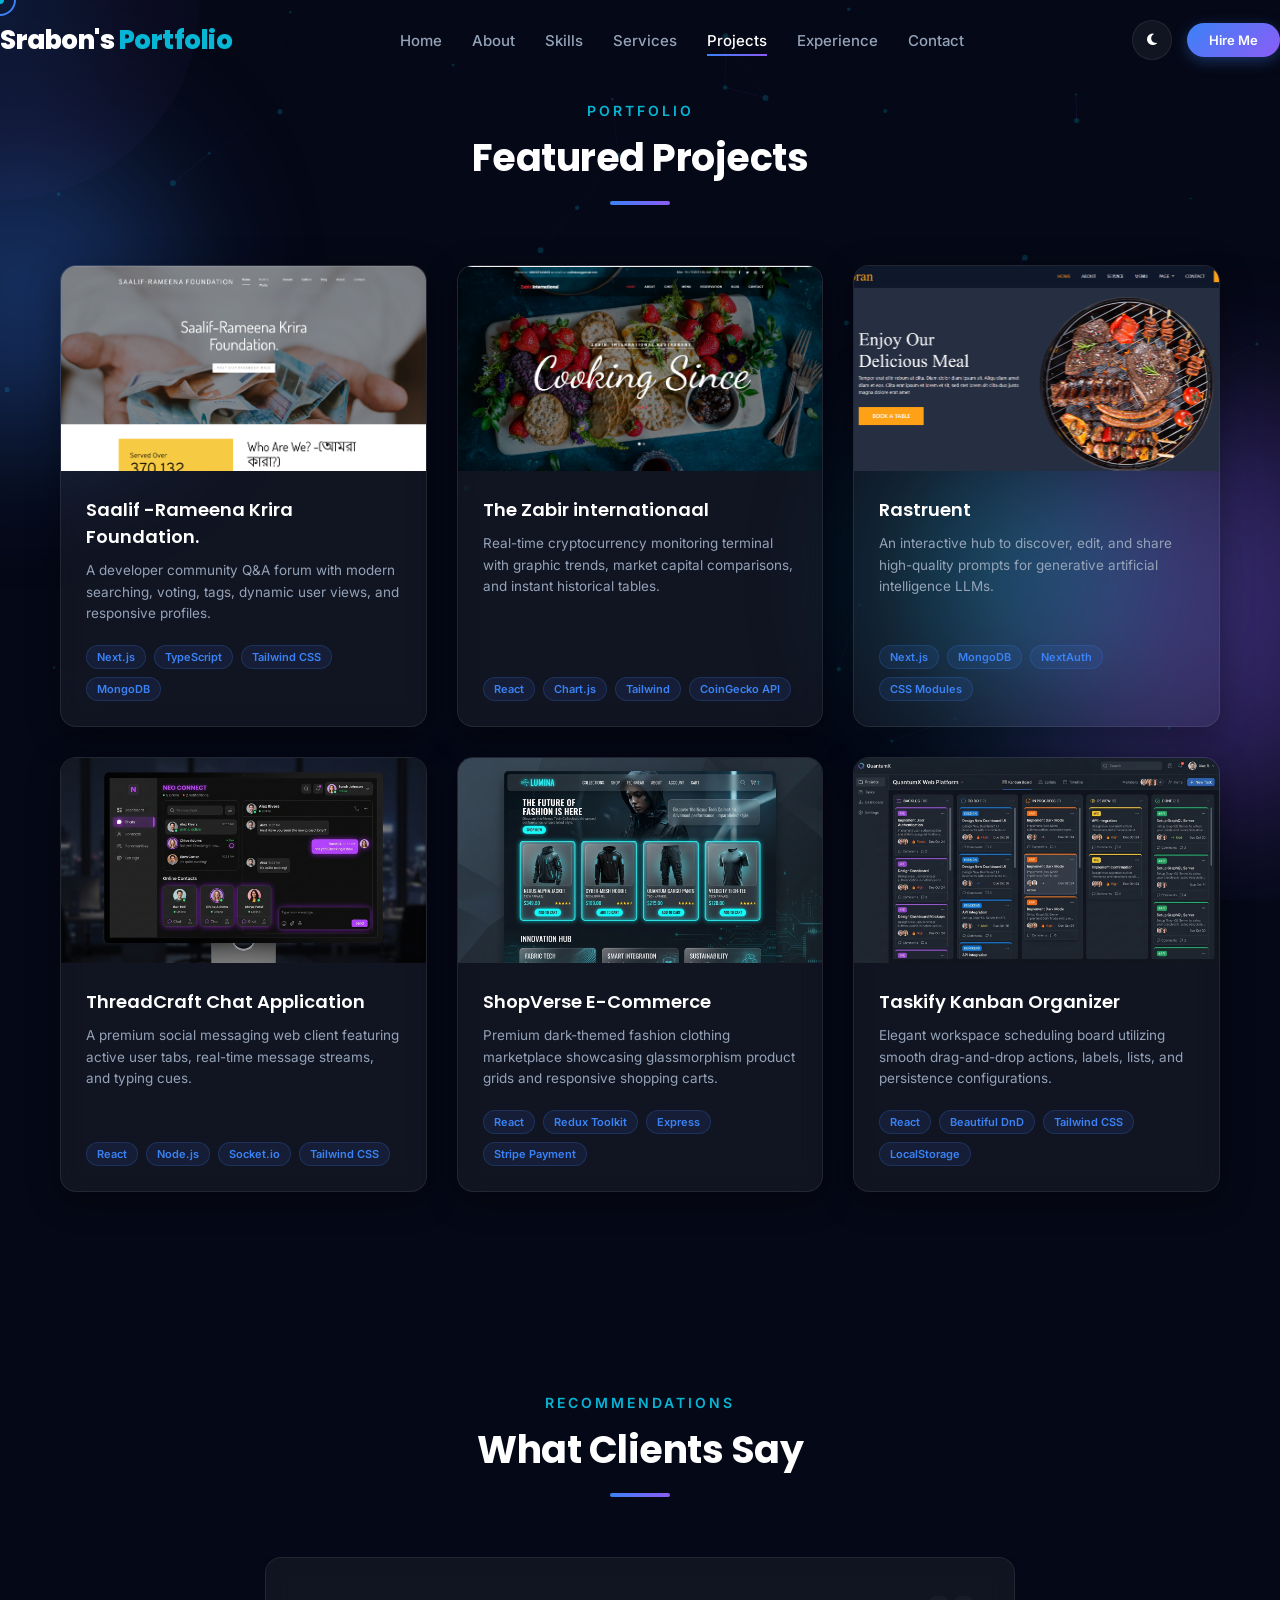
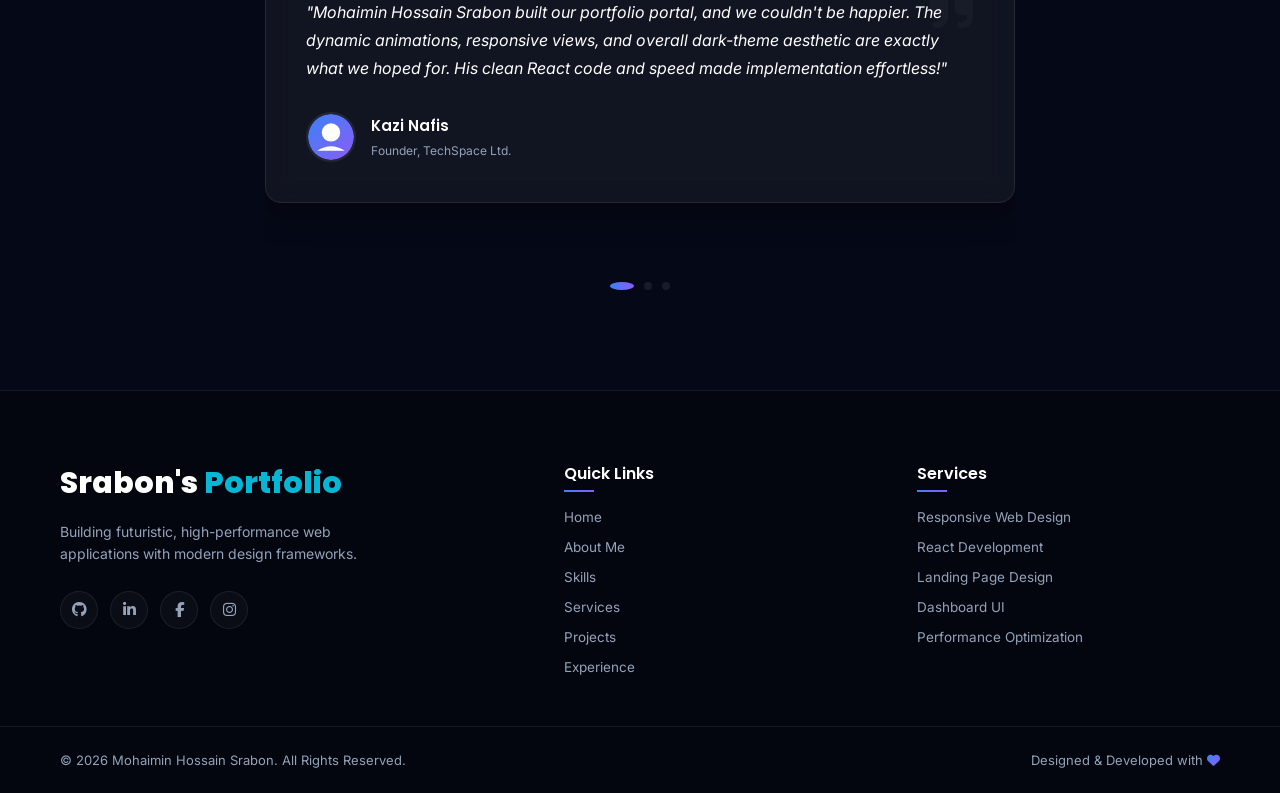
==== commit 1ff951f5: "Update project" ====
--- a/projects.html
+++ b/projects.html
@@ -102,14 +102,14 @@
                     <!-- Project 1 -->
                     <div class="project-card glass-card tilt-element reveal">
                         <div class="project-img-wrapper">
-                            <img src="assets/images/project1.jpg" alt="DevFlow App" class="project-img">
-                            <div class="project-overlay">
-                                <a href="#" class="btn-circle" aria-label="Live Demo"><i class="fa-solid fa-arrow-up-right-from-square"></i></a>
-                                <a href="#" class="btn-circle" aria-label="GitHub Code"><i class="fa-brands fa-github"></i></a>
-                            </div>
-                        </div>
-                        <div class="project-content">
-                            <h3 class="project-title">DevFlow Q&A Platform</h3>
+                            <img src="assets/images/Screenshot 2026-03-14 164529.png" alt="DevFlow App" class="project-img">
+                            <div class="project-overlay">
+                                <a href="https://srabon157.github.io/ghive-hope/" class="btn-circle" aria-label="Live Demo"><i class="fa-solid fa-arrow-up-right-from-square"></i></a>
+                                <a href="https://github.com/srabon157/srabons-portfolio.git" class="btn-circle" aria-label="GitHub Code"><i class="fa-brands fa-github"></i></a>
+                            </div>
+                        </div>
+                        <div class="project-content">
+                            <h3 class="project-title"> <span class="text-yellow-500">Saalif</span> -Rameena Krira Foundation.</h3>
                             <p class="project-desc">A developer community Q&A forum with modern searching, voting, tags, dynamic user views, and responsive profiles.</p>
                             <div class="project-tech-badges">
                                 <span class="tech-badge">Next.js</span>
@@ -118,8 +118,8 @@
                                 <span class="tech-badge">MongoDB</span>
                             </div>
                             <div class="project-links-mobile">
-                                <a href="#" class="btn-link">Live Demo <i class="fa-solid fa-arrow-up-right-from-square"></i></a>
-                                <a href="#" class="btn-link">GitHub <i class="fa-brands fa-github"></i></a>
+                                <a href="https://srabon157.github.io/ghive-hope/" class="btn-link">Live Demo <i class="fa-solid fa-arrow-up-right-from-square"></i></a>
+                                <a href="https://github.com/srabon157/srabons-portfolio.git" class="btn-link">GitHub <i class="fa-brands fa-github"></i></a>
                             </div>
                         </div>
                     </div>
@@ -127,14 +127,14 @@
                     <!-- Project 2 -->
                     <div class="project-card glass-card tilt-element reveal">
                         <div class="project-img-wrapper">
-                            <img src="assets/images/project2.jpg" alt="CryptoSphere" class="project-img">
-                            <div class="project-overlay">
-                                <a href="#" class="btn-circle" aria-label="Live Demo"><i class="fa-solid fa-arrow-up-right-from-square"></i></a>
-                                <a href="#" class="btn-circle" aria-label="GitHub Code"><i class="fa-brands fa-github"></i></a>
-                            </div>
-                        </div>
-                        <div class="project-content">
-                            <h3 class="project-title">CryptoSphere Hub</h3>
+                            <img src="assets/images/Screenshot 2026-03-14 163256.png" alt="CryptoSphere" class="project-img">
+                            <div class="project-overlay">
+                                <a href=" https://srabon157.github.io/Zabir-international/" class="btn-circle" aria-label="Live Demo"><i class="fa-solid fa-arrow-up-right-from-square"></i></a>
+                                <a href="https://github.com/srabon157/Zabir-international.git" class="btn-circle" aria-label="GitHub Code"><i class="fa-brands fa-github"></i></a>
+                            </div>
+                        </div>
+                        <div class="project-content">
+                            <h3 class="project-title">The Zabir internationaal</h3>
                             <p class="project-desc">Real-time cryptocurrency monitoring terminal with graphic trends, market capital comparisons, and instant historical tables.</p>
                             <div class="project-tech-badges">
                                 <span class="tech-badge">React</span>
@@ -152,14 +152,14 @@
                     <!-- Project 3 -->
                     <div class="project-card glass-card tilt-element reveal">
                         <div class="project-img-wrapper">
-                            <img src="assets/images/project3.jpg" alt="Promptopia" class="project-img">
-                            <div class="project-overlay">
-                                <a href="#" class="btn-circle" aria-label="Live Demo"><i class="fa-solid fa-arrow-up-right-from-square"></i></a>
+                            <img src="assets/images/Screenshot_5.png" alt="Promptopia" class="project-img">
+                            <div class="project-overlay">
+                                <a href="https://srabon157.github.io/rastruent-project/" class="btn-circle" aria-label="Live Demo"><i class="fa-solid fa-arrow-up-right-from-square"></i></a>
                                 <a href="#" class="btn-circle" aria-label="GitHub Code"><i class="fa-brands fa-github"></i></a>
                             </div>
                         </div>
                         <div class="project-content">
-                            <h3 class="project-title">Promptopia Marketplace</h3>
+                            <h3 class="project-title">Rastruent </h3>
                             <p class="project-desc">An interactive hub to discover, edit, and share high-quality prompts for generative artificial intelligence LLMs.</p>
                             <div class="project-tech-badges">
                                 <span class="tech-badge">Next.js</span>
